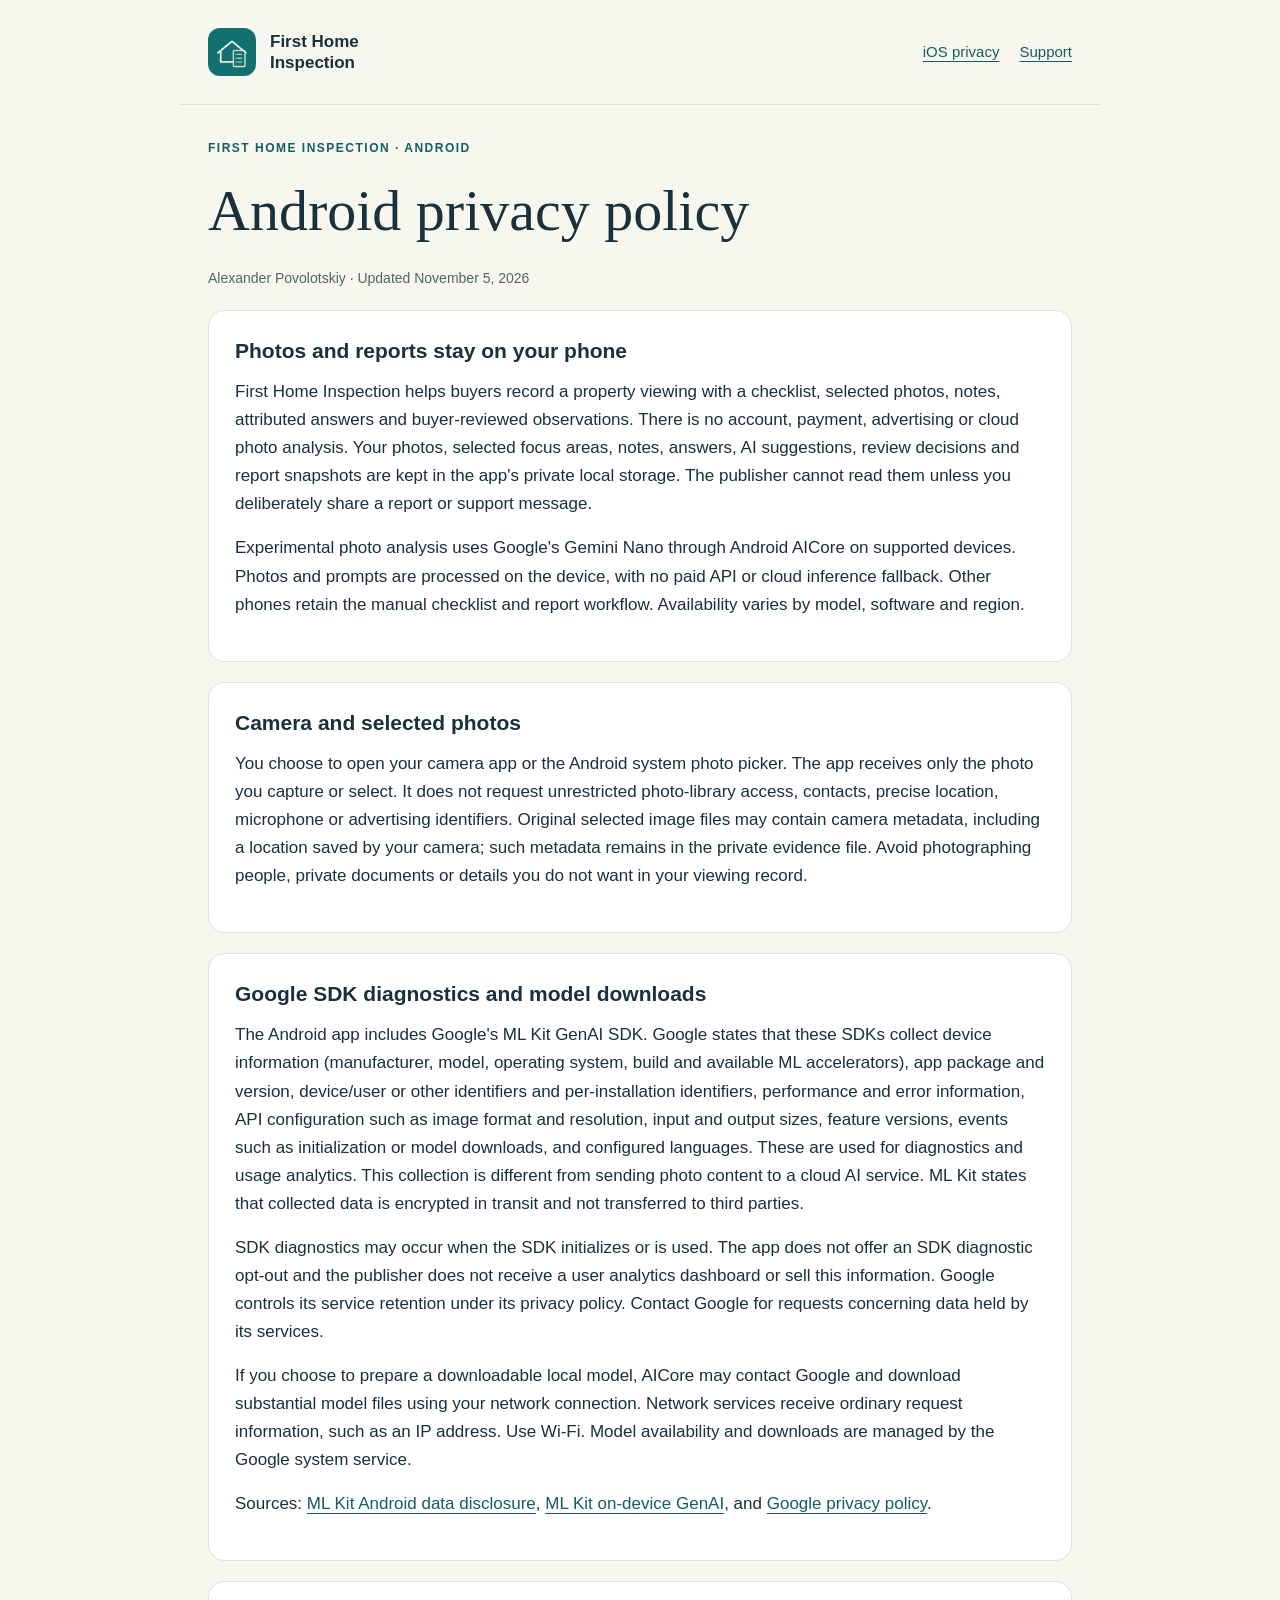
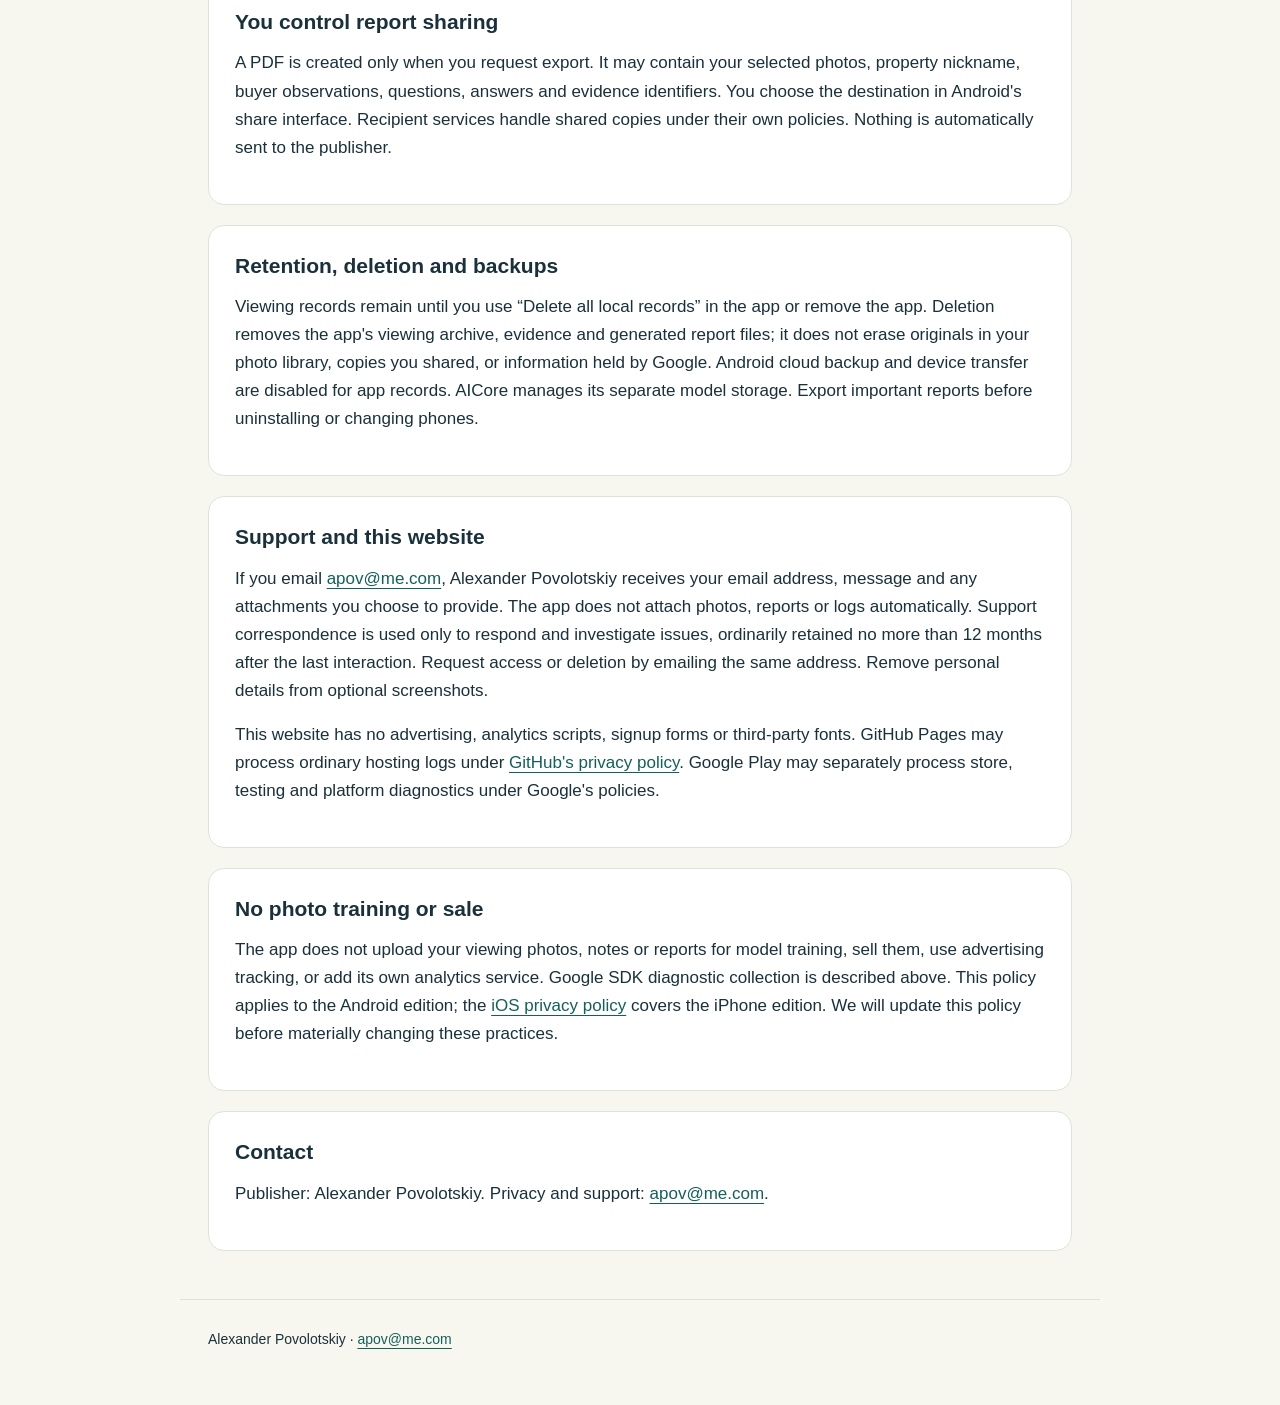
==== privacy-android.html @ 1d0b0824 "Add Android privacy policy for local AI edition" ====
<!doctype html>
<html lang="en"><head><meta charset="utf-8"><meta name="viewport" content="width=device-width,initial-scale=1"><meta name="description" content="Privacy policy for First Home Inspection on Android."><title>Android privacy | First Home Inspection</title><link rel="icon" href="icon.png"><link rel="stylesheet" href="style.css"></head>
<body><a class="skip" href="#main">Skip to content</a><header><a class="brand" href="index.html"><img src="icon.png" alt="" width="48" height="48">First Home<br>Inspection</a><nav aria-label="App information"><a href="privacy.html">iOS privacy</a><a href="support.html">Support</a></nav></header>
<main id="main"><span class="tag">First Home Inspection · Android</span><h1>Android privacy policy</h1><p class="meta">Alexander Povolotskiy · Updated November 5, 2026</p>
<section><h2>Photos and reports stay on your phone</h2><p>First Home Inspection helps buyers record a property viewing with a checklist, selected photos, notes, attributed answers and buyer-reviewed observations. There is no account, payment, advertising or cloud photo analysis. Your photos, selected focus areas, notes, answers, AI suggestions, review decisions and report snapshots are kept in the app's private local storage. The publisher cannot read them unless you deliberately share a report or support message.</p><p>Experimental photo analysis uses Google's Gemini Nano through Android AICore on supported devices. Photos and prompts are processed on the device, with no paid API or cloud inference fallback. Other phones retain the manual checklist and report workflow. Availability varies by model, software and region.</p></section>
<section><h2>Camera and selected photos</h2><p>You choose to open your camera app or the Android system photo picker. The app receives only the photo you capture or select. It does not request unrestricted photo-library access, contacts, precise location, microphone or advertising identifiers. Original selected image files may contain camera metadata, including a location saved by your camera; such metadata remains in the private evidence file. Avoid photographing people, private documents or details you do not want in your viewing record.</p></section>
<section><h2>Google SDK diagnostics and model downloads</h2><p>The Android app includes Google's ML Kit GenAI SDK. Google states that these SDKs collect device information (manufacturer, model, operating system, build and available ML accelerators), app package and version, device/user or other identifiers and per-installation identifiers, performance and error information, API configuration such as image format and resolution, input and output sizes, feature versions, events such as initialization or model downloads, and configured languages. These are used for diagnostics and usage analytics. This collection is different from sending photo content to a cloud AI service. ML Kit states that collected data is encrypted in transit and not transferred to third parties.</p><p>SDK diagnostics may occur when the SDK initializes or is used. The app does not offer an SDK diagnostic opt-out and the publisher does not receive a user analytics dashboard or sell this information. Google controls its service retention under its privacy policy. Contact Google for requests concerning data held by its services.</p><p>If you choose to prepare a downloadable local model, AICore may contact Google and download substantial model files using your network connection. Network services receive ordinary request information, such as an IP address. Use Wi-Fi. Model availability and downloads are managed by the Google system service.</p><p>Sources: <a href="https://developers.google.com/ml-kit/android-data-disclosure">ML Kit Android data disclosure</a>, <a href="https://developers.google.com/ml-kit/genai">ML Kit on-device GenAI</a>, and <a href="https://policies.google.com/privacy">Google privacy policy</a>.</p></section>
<section><h2>You control report sharing</h2><p>A PDF is created only when you request export. It may contain your selected photos, property nickname, buyer observations, questions, answers and evidence identifiers. You choose the destination in Android's share interface. Recipient services handle shared copies under their own policies. Nothing is automatically sent to the publisher.</p></section>
<section><h2>Retention, deletion and backups</h2><p>Viewing records remain until you use “Delete all local records” in the app or remove the app. Deletion removes the app's viewing archive, evidence and generated report files; it does not erase originals in your photo library, copies you shared, or information held by Google. Android cloud backup and device transfer are disabled for app records. AICore manages its separate model storage. Export important reports before uninstalling or changing phones.</p></section>
<section><h2>Support and this website</h2><p>If you email <a href="mailto:apov@me.com">apov@me.com</a>, Alexander Povolotskiy receives your email address, message and any attachments you choose to provide. The app does not attach photos, reports or logs automatically. Support correspondence is used only to respond and investigate issues, ordinarily retained no more than 12 months after the last interaction. Request access or deletion by emailing the same address. Remove personal details from optional screenshots.</p><p>This website has no advertising, analytics scripts, signup forms or third-party fonts. GitHub Pages may process ordinary hosting logs under <a href="https://docs.github.com/en/site-policy/privacy-policies/github-general-privacy-statement">GitHub's privacy policy</a>. Google Play may separately process store, testing and platform diagnostics under Google's policies.</p></section>
<section><h2>No photo training or sale</h2><p>The app does not upload your viewing photos, notes or reports for model training, sell them, use advertising tracking, or add its own analytics service. Google SDK diagnostic collection is described above. This policy applies to the Android edition; the <a href="privacy.html">iOS privacy policy</a> covers the iPhone edition. We will update this policy before materially changing these practices.</p></section>
<section><h2>Contact</h2><p>Publisher: Alexander Povolotskiy. Privacy and support: <a href="mailto:apov@me.com">apov@me.com</a>.</p></section></main><footer><p>Alexander Povolotskiy · <a href="mailto:apov@me.com">apov@me.com</a></p></footer></body></html>
---- style.css ----
:root{color-scheme:light;--ink:#1a303b;--teal:#145f5c;--paper:#f7f7f0;--line:#dae4db}
*{box-sizing:border-box}body{margin:0;background:var(--paper);color:var(--ink);font:17px/1.65 -apple-system,BlinkMacSystemFont,"Segoe UI",sans-serif}
a{color:var(--teal);text-underline-offset:4px}a:focus-visible{outline:3px solid var(--teal);outline-offset:5px}
header,main,footer{max-width:920px;margin:auto;padding:28px 28px}header{display:flex;align-items:center;justify-content:space-between;gap:20px;border-bottom:1px solid var(--line)}
.brand{display:flex;align-items:center;gap:14px;color:var(--ink);text-decoration:none;font-weight:650;font-size:17px;line-height:1.25}.brand img{width:48px;height:48px;border-radius:12px}
nav{display:flex;gap:20px;font-size:15px}.tag{display:inline-block;color:var(--teal);font-size:12px;font-weight:700;letter-spacing:1.5px;text-transform:uppercase}
h1{font:500 clamp(36px,6vw,58px)/1.1 Georgia,serif;margin:18px 0 24px;max-width:700px}h2{font-size:21px;line-height:1.3;margin:0 0 14px}p{margin:0 0 16px}.lead{font-size:21px;max-width:710px}.meta{font-size:14px;color:#51685d}
.notice{padding:20px 24px;border-left:4px solid var(--teal);background:#e3efe5;margin:24px 0}.cards{display:grid;grid-template-columns:1fr 1fr;gap:18px;margin:32px 0}
section{background:white;border:1px solid var(--line);border-radius:16px;padding:26px;margin:20px 0}.cards section{margin:0}.button{display:inline-block;background:var(--teal);color:white;border-radius:12px;padding:12px 20px;text-decoration:none}
footer{border-top:1px solid var(--line);font-size:14px;padding-bottom:38px}.skip{position:absolute;left:12px;top:-70px;background:white;padding:10px}.skip:focus{top:12px}
@media(max-width:620px){body{font-size:16px}header,main,footer{padding:22px}header{align-items:flex-start;flex-direction:column;gap:18px}.cards{grid-template-columns:1fr}section{padding:22px}.lead{font-size:19px}}
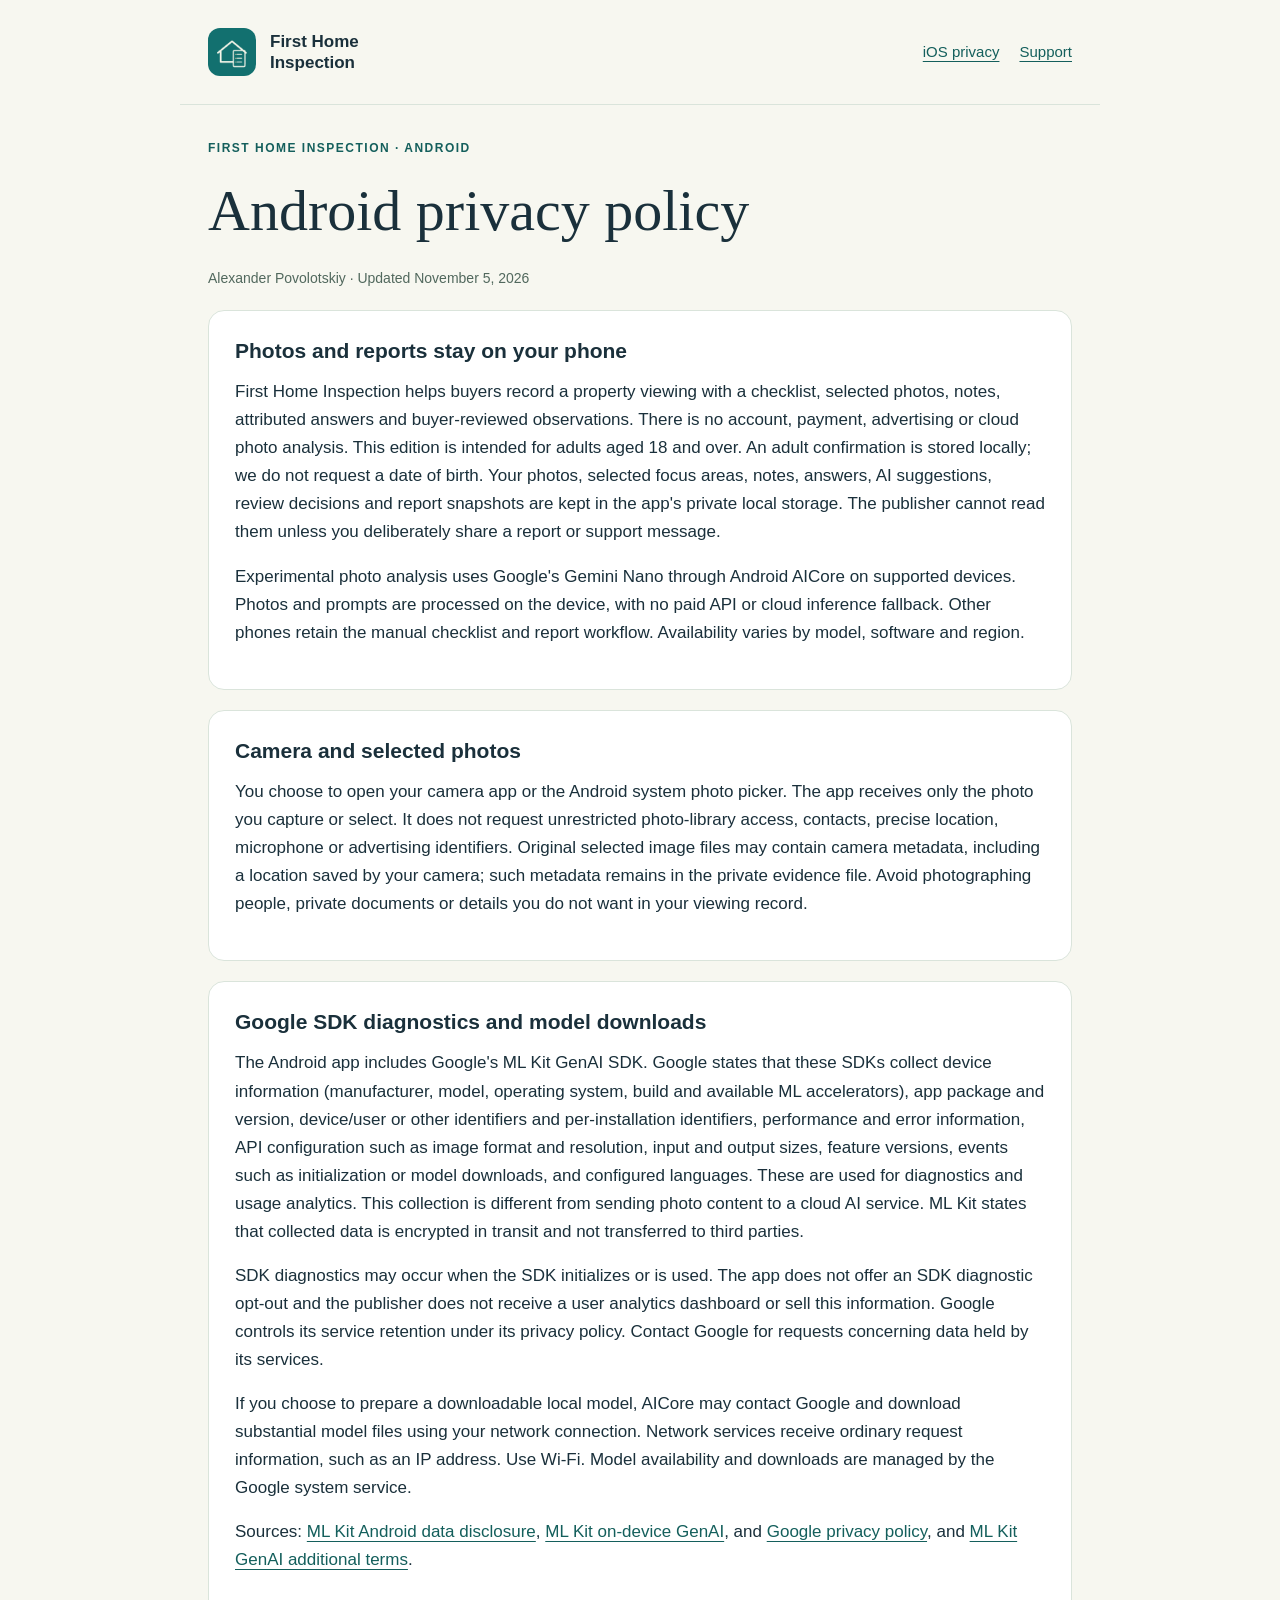
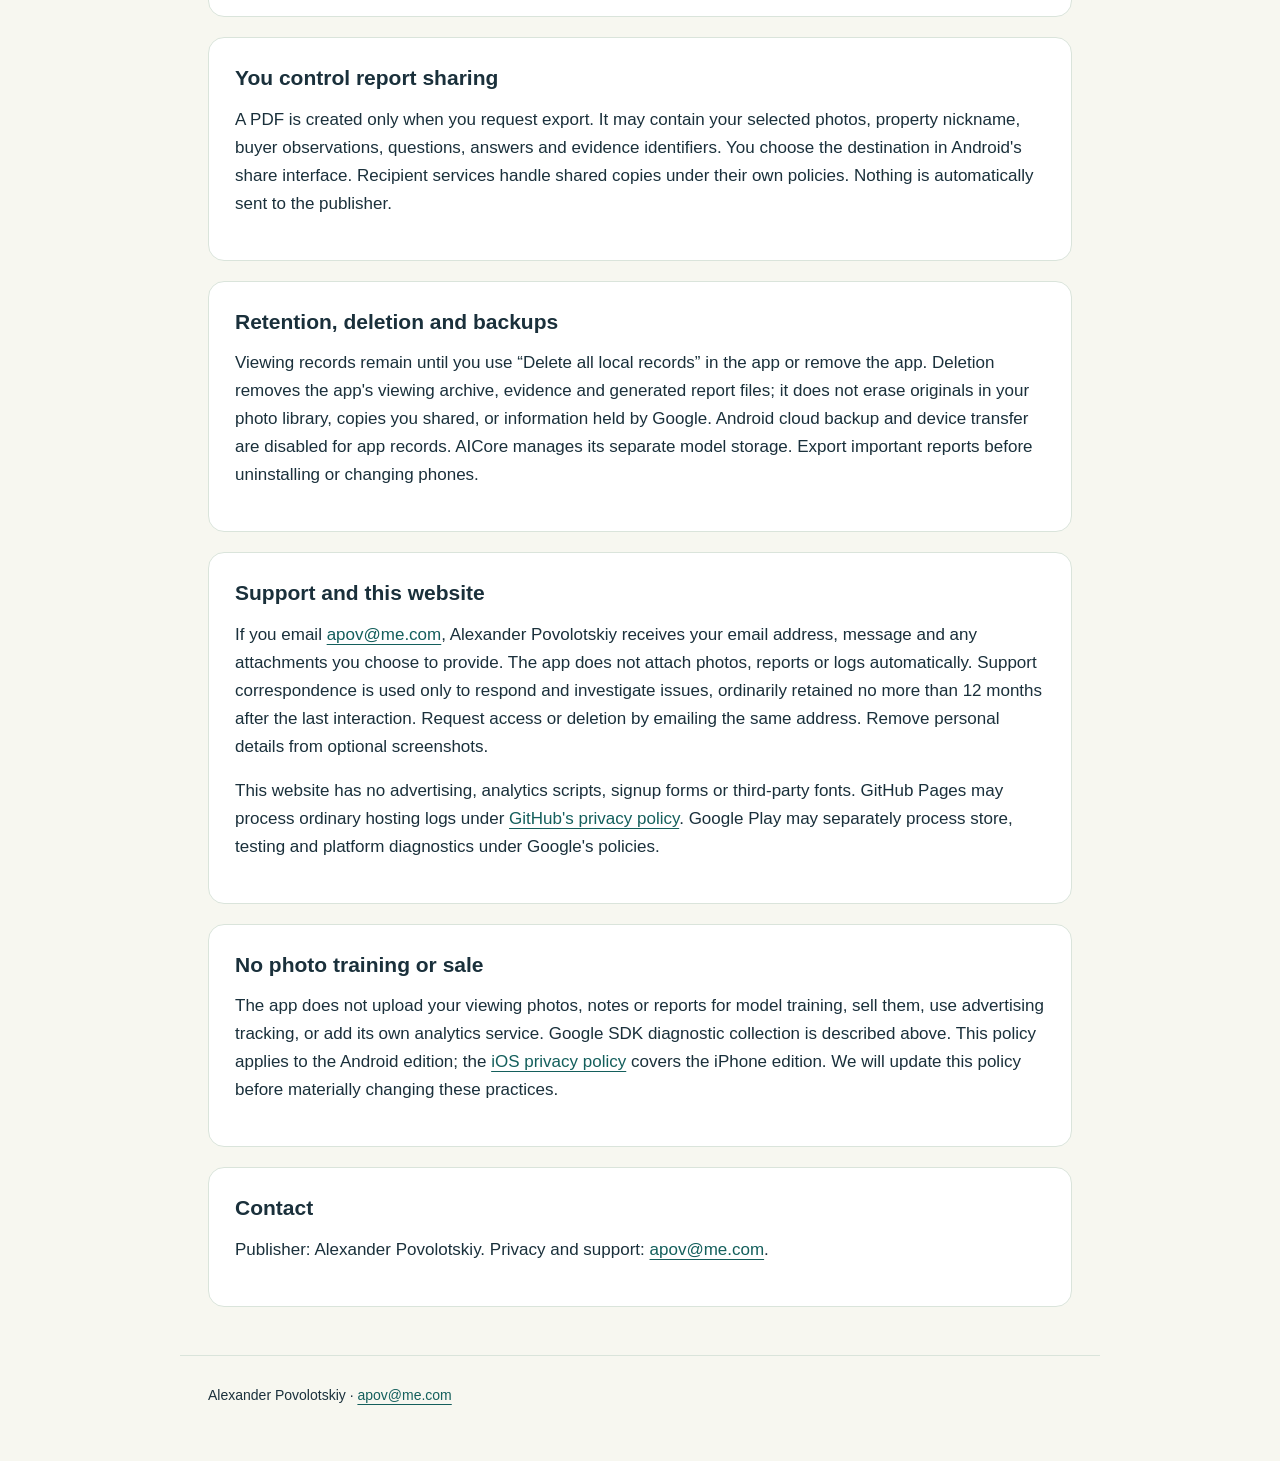
==== commit 10d44be1: "Clarify Android adult audience and link local AI terms" ====
--- a/privacy-android.html
+++ b/privacy-android.html
@@ -2,9 +2,9 @@
 <html lang="en"><head><meta charset="utf-8"><meta name="viewport" content="width=device-width,initial-scale=1"><meta name="description" content="Privacy policy for First Home Inspection on Android."><title>Android privacy | First Home Inspection</title><link rel="icon" href="icon.png"><link rel="stylesheet" href="style.css"></head>
 <body><a class="skip" href="#main">Skip to content</a><header><a class="brand" href="index.html"><img src="icon.png" alt="" width="48" height="48">First Home<br>Inspection</a><nav aria-label="App information"><a href="privacy.html">iOS privacy</a><a href="support.html">Support</a></nav></header>
 <main id="main"><span class="tag">First Home Inspection · Android</span><h1>Android privacy policy</h1><p class="meta">Alexander Povolotskiy · Updated November 5, 2026</p>
-<section><h2>Photos and reports stay on your phone</h2><p>First Home Inspection helps buyers record a property viewing with a checklist, selected photos, notes, attributed answers and buyer-reviewed observations. There is no account, payment, advertising or cloud photo analysis. Your photos, selected focus areas, notes, answers, AI suggestions, review decisions and report snapshots are kept in the app's private local storage. The publisher cannot read them unless you deliberately share a report or support message.</p><p>Experimental photo analysis uses Google's Gemini Nano through Android AICore on supported devices. Photos and prompts are processed on the device, with no paid API or cloud inference fallback. Other phones retain the manual checklist and report workflow. Availability varies by model, software and region.</p></section>
+<section><h2>Photos and reports stay on your phone</h2><p>First Home Inspection helps buyers record a property viewing with a checklist, selected photos, notes, attributed answers and buyer-reviewed observations. There is no account, payment, advertising or cloud photo analysis. This edition is intended for adults aged 18 and over. An adult confirmation is stored locally; we do not request a date of birth. Your photos, selected focus areas, notes, answers, AI suggestions, review decisions and report snapshots are kept in the app's private local storage. The publisher cannot read them unless you deliberately share a report or support message.</p><p>Experimental photo analysis uses Google's Gemini Nano through Android AICore on supported devices. Photos and prompts are processed on the device, with no paid API or cloud inference fallback. Other phones retain the manual checklist and report workflow. Availability varies by model, software and region.</p></section>
 <section><h2>Camera and selected photos</h2><p>You choose to open your camera app or the Android system photo picker. The app receives only the photo you capture or select. It does not request unrestricted photo-library access, contacts, precise location, microphone or advertising identifiers. Original selected image files may contain camera metadata, including a location saved by your camera; such metadata remains in the private evidence file. Avoid photographing people, private documents or details you do not want in your viewing record.</p></section>
-<section><h2>Google SDK diagnostics and model downloads</h2><p>The Android app includes Google's ML Kit GenAI SDK. Google states that these SDKs collect device information (manufacturer, model, operating system, build and available ML accelerators), app package and version, device/user or other identifiers and per-installation identifiers, performance and error information, API configuration such as image format and resolution, input and output sizes, feature versions, events such as initialization or model downloads, and configured languages. These are used for diagnostics and usage analytics. This collection is different from sending photo content to a cloud AI service. ML Kit states that collected data is encrypted in transit and not transferred to third parties.</p><p>SDK diagnostics may occur when the SDK initializes or is used. The app does not offer an SDK diagnostic opt-out and the publisher does not receive a user analytics dashboard or sell this information. Google controls its service retention under its privacy policy. Contact Google for requests concerning data held by its services.</p><p>If you choose to prepare a downloadable local model, AICore may contact Google and download substantial model files using your network connection. Network services receive ordinary request information, such as an IP address. Use Wi-Fi. Model availability and downloads are managed by the Google system service.</p><p>Sources: <a href="https://developers.google.com/ml-kit/android-data-disclosure">ML Kit Android data disclosure</a>, <a href="https://developers.google.com/ml-kit/genai">ML Kit on-device GenAI</a>, and <a href="https://policies.google.com/privacy">Google privacy policy</a>.</p></section>
+<section><h2>Google SDK diagnostics and model downloads</h2><p>The Android app includes Google's ML Kit GenAI SDK. Google states that these SDKs collect device information (manufacturer, model, operating system, build and available ML accelerators), app package and version, device/user or other identifiers and per-installation identifiers, performance and error information, API configuration such as image format and resolution, input and output sizes, feature versions, events such as initialization or model downloads, and configured languages. These are used for diagnostics and usage analytics. This collection is different from sending photo content to a cloud AI service. ML Kit states that collected data is encrypted in transit and not transferred to third parties.</p><p>SDK diagnostics may occur when the SDK initializes or is used. The app does not offer an SDK diagnostic opt-out and the publisher does not receive a user analytics dashboard or sell this information. Google controls its service retention under its privacy policy. Contact Google for requests concerning data held by its services.</p><p>If you choose to prepare a downloadable local model, AICore may contact Google and download substantial model files using your network connection. Network services receive ordinary request information, such as an IP address. Use Wi-Fi. Model availability and downloads are managed by the Google system service.</p><p>Sources: <a href="https://developers.google.com/ml-kit/android-data-disclosure">ML Kit Android data disclosure</a>, <a href="https://developers.google.com/ml-kit/genai">ML Kit on-device GenAI</a>, and <a href="https://policies.google.com/privacy">Google privacy policy</a>, and <a href="https://developers.google.com/ml-kit/genai-terms">ML Kit GenAI additional terms</a>.</p></section>
 <section><h2>You control report sharing</h2><p>A PDF is created only when you request export. It may contain your selected photos, property nickname, buyer observations, questions, answers and evidence identifiers. You choose the destination in Android's share interface. Recipient services handle shared copies under their own policies. Nothing is automatically sent to the publisher.</p></section>
 <section><h2>Retention, deletion and backups</h2><p>Viewing records remain until you use “Delete all local records” in the app or remove the app. Deletion removes the app's viewing archive, evidence and generated report files; it does not erase originals in your photo library, copies you shared, or information held by Google. Android cloud backup and device transfer are disabled for app records. AICore manages its separate model storage. Export important reports before uninstalling or changing phones.</p></section>
 <section><h2>Support and this website</h2><p>If you email <a href="mailto:apov@me.com">apov@me.com</a>, Alexander Povolotskiy receives your email address, message and any attachments you choose to provide. The app does not attach photos, reports or logs automatically. Support correspondence is used only to respond and investigate issues, ordinarily retained no more than 12 months after the last interaction. Request access or deletion by emailing the same address. Remove personal details from optional screenshots.</p><p>This website has no advertising, analytics scripts, signup forms or third-party fonts. GitHub Pages may process ordinary hosting logs under <a href="https://docs.github.com/en/site-policy/privacy-policies/github-general-privacy-statement">GitHub's privacy policy</a>. Google Play may separately process store, testing and platform diagnostics under Google's policies.</p></section>
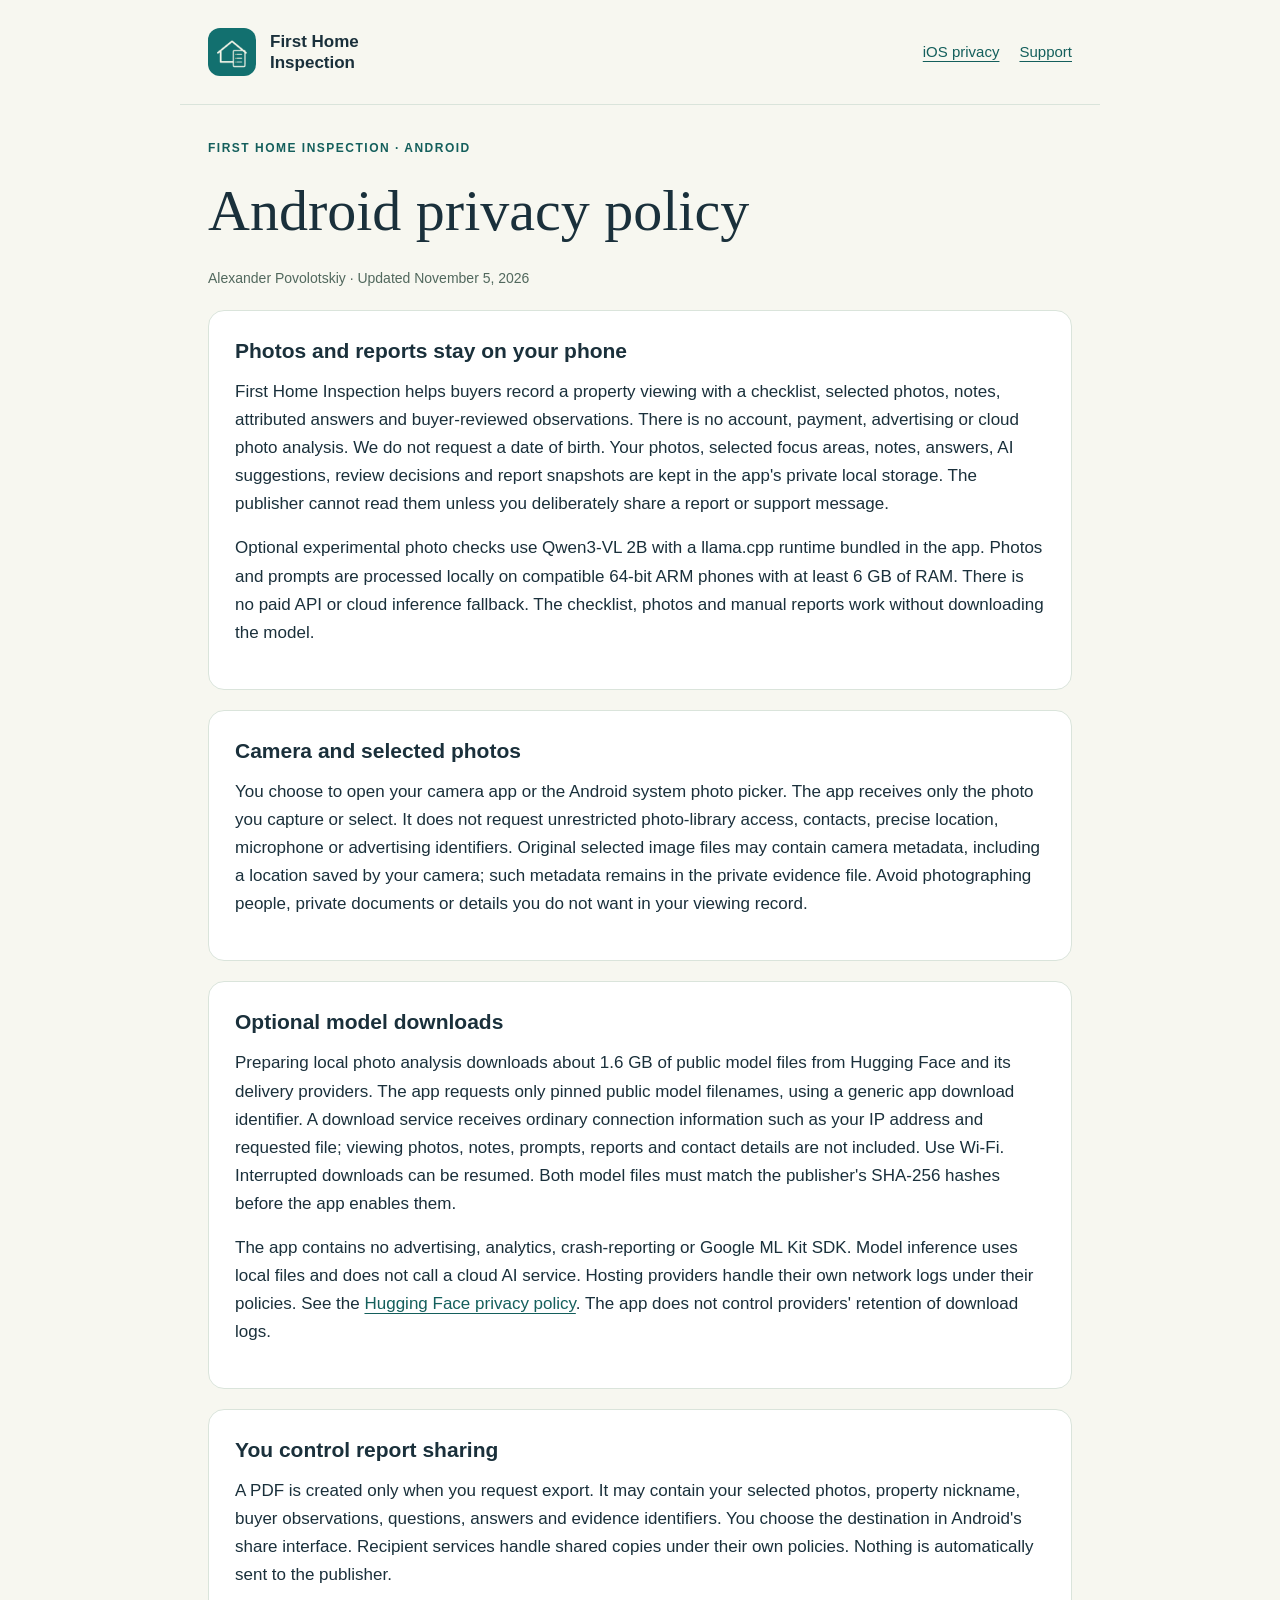
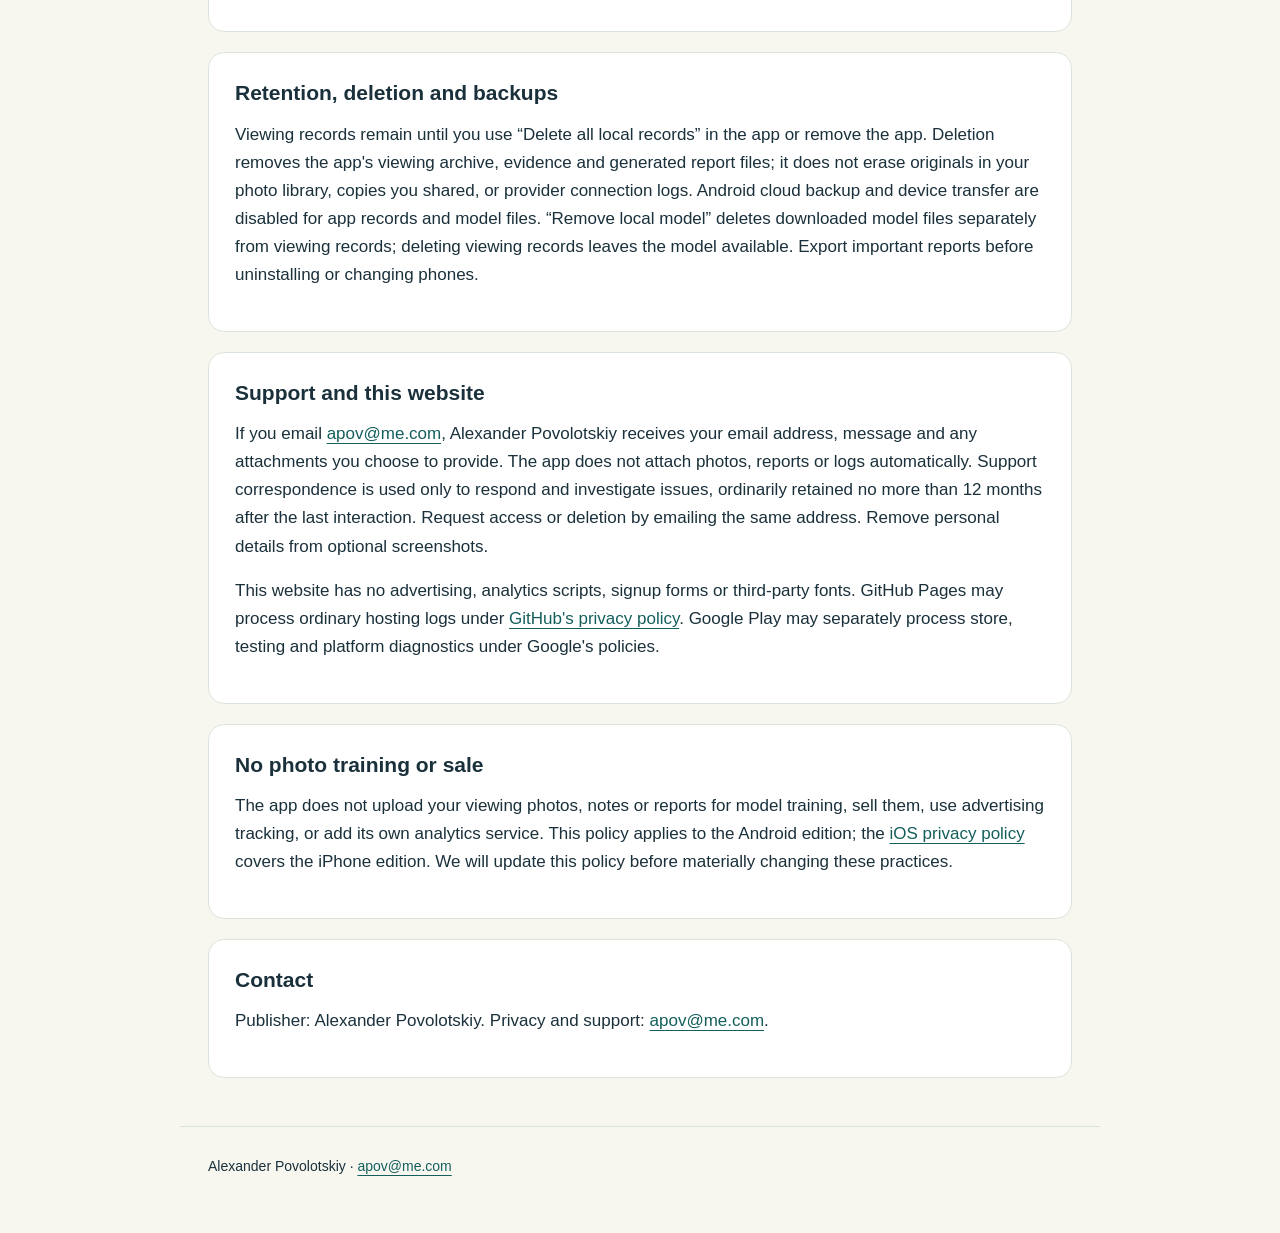
==== commit e0fd1023: "Describe portable on-device Android photo analysis" ====
--- a/privacy-android.html
+++ b/privacy-android.html
@@ -2,11 +2,11 @@
 <html lang="en"><head><meta charset="utf-8"><meta name="viewport" content="width=device-width,initial-scale=1"><meta name="description" content="Privacy policy for First Home Inspection on Android."><title>Android privacy | First Home Inspection</title><link rel="icon" href="icon.png"><link rel="stylesheet" href="style.css"></head>
 <body><a class="skip" href="#main">Skip to content</a><header><a class="brand" href="index.html"><img src="icon.png" alt="" width="48" height="48">First Home<br>Inspection</a><nav aria-label="App information"><a href="privacy.html">iOS privacy</a><a href="support.html">Support</a></nav></header>
 <main id="main"><span class="tag">First Home Inspection · Android</span><h1>Android privacy policy</h1><p class="meta">Alexander Povolotskiy · Updated November 5, 2026</p>
-<section><h2>Photos and reports stay on your phone</h2><p>First Home Inspection helps buyers record a property viewing with a checklist, selected photos, notes, attributed answers and buyer-reviewed observations. There is no account, payment, advertising or cloud photo analysis. This edition is intended for adults aged 18 and over. An adult confirmation is stored locally; we do not request a date of birth. Your photos, selected focus areas, notes, answers, AI suggestions, review decisions and report snapshots are kept in the app's private local storage. The publisher cannot read them unless you deliberately share a report or support message.</p><p>Experimental photo analysis uses Google's Gemini Nano through Android AICore on supported devices. Photos and prompts are processed on the device, with no paid API or cloud inference fallback. Other phones retain the manual checklist and report workflow. Availability varies by model, software and region.</p></section>
+<section><h2>Photos and reports stay on your phone</h2><p>First Home Inspection helps buyers record a property viewing with a checklist, selected photos, notes, attributed answers and buyer-reviewed observations. There is no account, payment, advertising or cloud photo analysis. We do not request a date of birth. Your photos, selected focus areas, notes, answers, AI suggestions, review decisions and report snapshots are kept in the app's private local storage. The publisher cannot read them unless you deliberately share a report or support message.</p><p>Optional experimental photo checks use Qwen3-VL 2B with a llama.cpp runtime bundled in the app. Photos and prompts are processed locally on compatible 64-bit ARM phones with at least 6 GB of RAM. There is no paid API or cloud inference fallback. The checklist, photos and manual reports work without downloading the model.</p></section>
 <section><h2>Camera and selected photos</h2><p>You choose to open your camera app or the Android system photo picker. The app receives only the photo you capture or select. It does not request unrestricted photo-library access, contacts, precise location, microphone or advertising identifiers. Original selected image files may contain camera metadata, including a location saved by your camera; such metadata remains in the private evidence file. Avoid photographing people, private documents or details you do not want in your viewing record.</p></section>
-<section><h2>Google SDK diagnostics and model downloads</h2><p>The Android app includes Google's ML Kit GenAI SDK. Google states that these SDKs collect device information (manufacturer, model, operating system, build and available ML accelerators), app package and version, device/user or other identifiers and per-installation identifiers, performance and error information, API configuration such as image format and resolution, input and output sizes, feature versions, events such as initialization or model downloads, and configured languages. These are used for diagnostics and usage analytics. This collection is different from sending photo content to a cloud AI service. ML Kit states that collected data is encrypted in transit and not transferred to third parties.</p><p>SDK diagnostics may occur when the SDK initializes or is used. The app does not offer an SDK diagnostic opt-out and the publisher does not receive a user analytics dashboard or sell this information. Google controls its service retention under its privacy policy. Contact Google for requests concerning data held by its services.</p><p>If you choose to prepare a downloadable local model, AICore may contact Google and download substantial model files using your network connection. Network services receive ordinary request information, such as an IP address. Use Wi-Fi. Model availability and downloads are managed by the Google system service.</p><p>Sources: <a href="https://developers.google.com/ml-kit/android-data-disclosure">ML Kit Android data disclosure</a>, <a href="https://developers.google.com/ml-kit/genai">ML Kit on-device GenAI</a>, and <a href="https://policies.google.com/privacy">Google privacy policy</a>, and <a href="https://developers.google.com/ml-kit/genai-terms">ML Kit GenAI additional terms</a>.</p></section>
+<section><h2>Optional model downloads</h2><p>Preparing local photo analysis downloads about 1.6 GB of public model files from Hugging Face and its delivery providers. The app requests only pinned public model filenames, using a generic app download identifier. A download service receives ordinary connection information such as your IP address and requested file; viewing photos, notes, prompts, reports and contact details are not included. Use Wi-Fi. Interrupted downloads can be resumed. Both model files must match the publisher's SHA-256 hashes before the app enables them.</p><p>The app contains no advertising, analytics, crash-reporting or Google ML Kit SDK. Model inference uses local files and does not call a cloud AI service. Hosting providers handle their own network logs under their policies. See the <a href="https://huggingface.co/privacy">Hugging Face privacy policy</a>. The app does not control providers' retention of download logs.</p></section>
 <section><h2>You control report sharing</h2><p>A PDF is created only when you request export. It may contain your selected photos, property nickname, buyer observations, questions, answers and evidence identifiers. You choose the destination in Android's share interface. Recipient services handle shared copies under their own policies. Nothing is automatically sent to the publisher.</p></section>
-<section><h2>Retention, deletion and backups</h2><p>Viewing records remain until you use “Delete all local records” in the app or remove the app. Deletion removes the app's viewing archive, evidence and generated report files; it does not erase originals in your photo library, copies you shared, or information held by Google. Android cloud backup and device transfer are disabled for app records. AICore manages its separate model storage. Export important reports before uninstalling or changing phones.</p></section>
+<section><h2>Retention, deletion and backups</h2><p>Viewing records remain until you use “Delete all local records” in the app or remove the app. Deletion removes the app's viewing archive, evidence and generated report files; it does not erase originals in your photo library, copies you shared, or provider connection logs. Android cloud backup and device transfer are disabled for app records and model files. “Remove local model” deletes downloaded model files separately from viewing records; deleting viewing records leaves the model available. Export important reports before uninstalling or changing phones.</p></section>
 <section><h2>Support and this website</h2><p>If you email <a href="mailto:apov@me.com">apov@me.com</a>, Alexander Povolotskiy receives your email address, message and any attachments you choose to provide. The app does not attach photos, reports or logs automatically. Support correspondence is used only to respond and investigate issues, ordinarily retained no more than 12 months after the last interaction. Request access or deletion by emailing the same address. Remove personal details from optional screenshots.</p><p>This website has no advertising, analytics scripts, signup forms or third-party fonts. GitHub Pages may process ordinary hosting logs under <a href="https://docs.github.com/en/site-policy/privacy-policies/github-general-privacy-statement">GitHub's privacy policy</a>. Google Play may separately process store, testing and platform diagnostics under Google's policies.</p></section>
-<section><h2>No photo training or sale</h2><p>The app does not upload your viewing photos, notes or reports for model training, sell them, use advertising tracking, or add its own analytics service. Google SDK diagnostic collection is described above. This policy applies to the Android edition; the <a href="privacy.html">iOS privacy policy</a> covers the iPhone edition. We will update this policy before materially changing these practices.</p></section>
+<section><h2>No photo training or sale</h2><p>The app does not upload your viewing photos, notes or reports for model training, sell them, use advertising tracking, or add its own analytics service. This policy applies to the Android edition; the <a href="privacy.html">iOS privacy policy</a> covers the iPhone edition. We will update this policy before materially changing these practices.</p></section>
 <section><h2>Contact</h2><p>Publisher: Alexander Povolotskiy. Privacy and support: <a href="mailto:apov@me.com">apov@me.com</a>.</p></section></main><footer><p>Alexander Povolotskiy · <a href="mailto:apov@me.com">apov@me.com</a></p></footer></body></html>
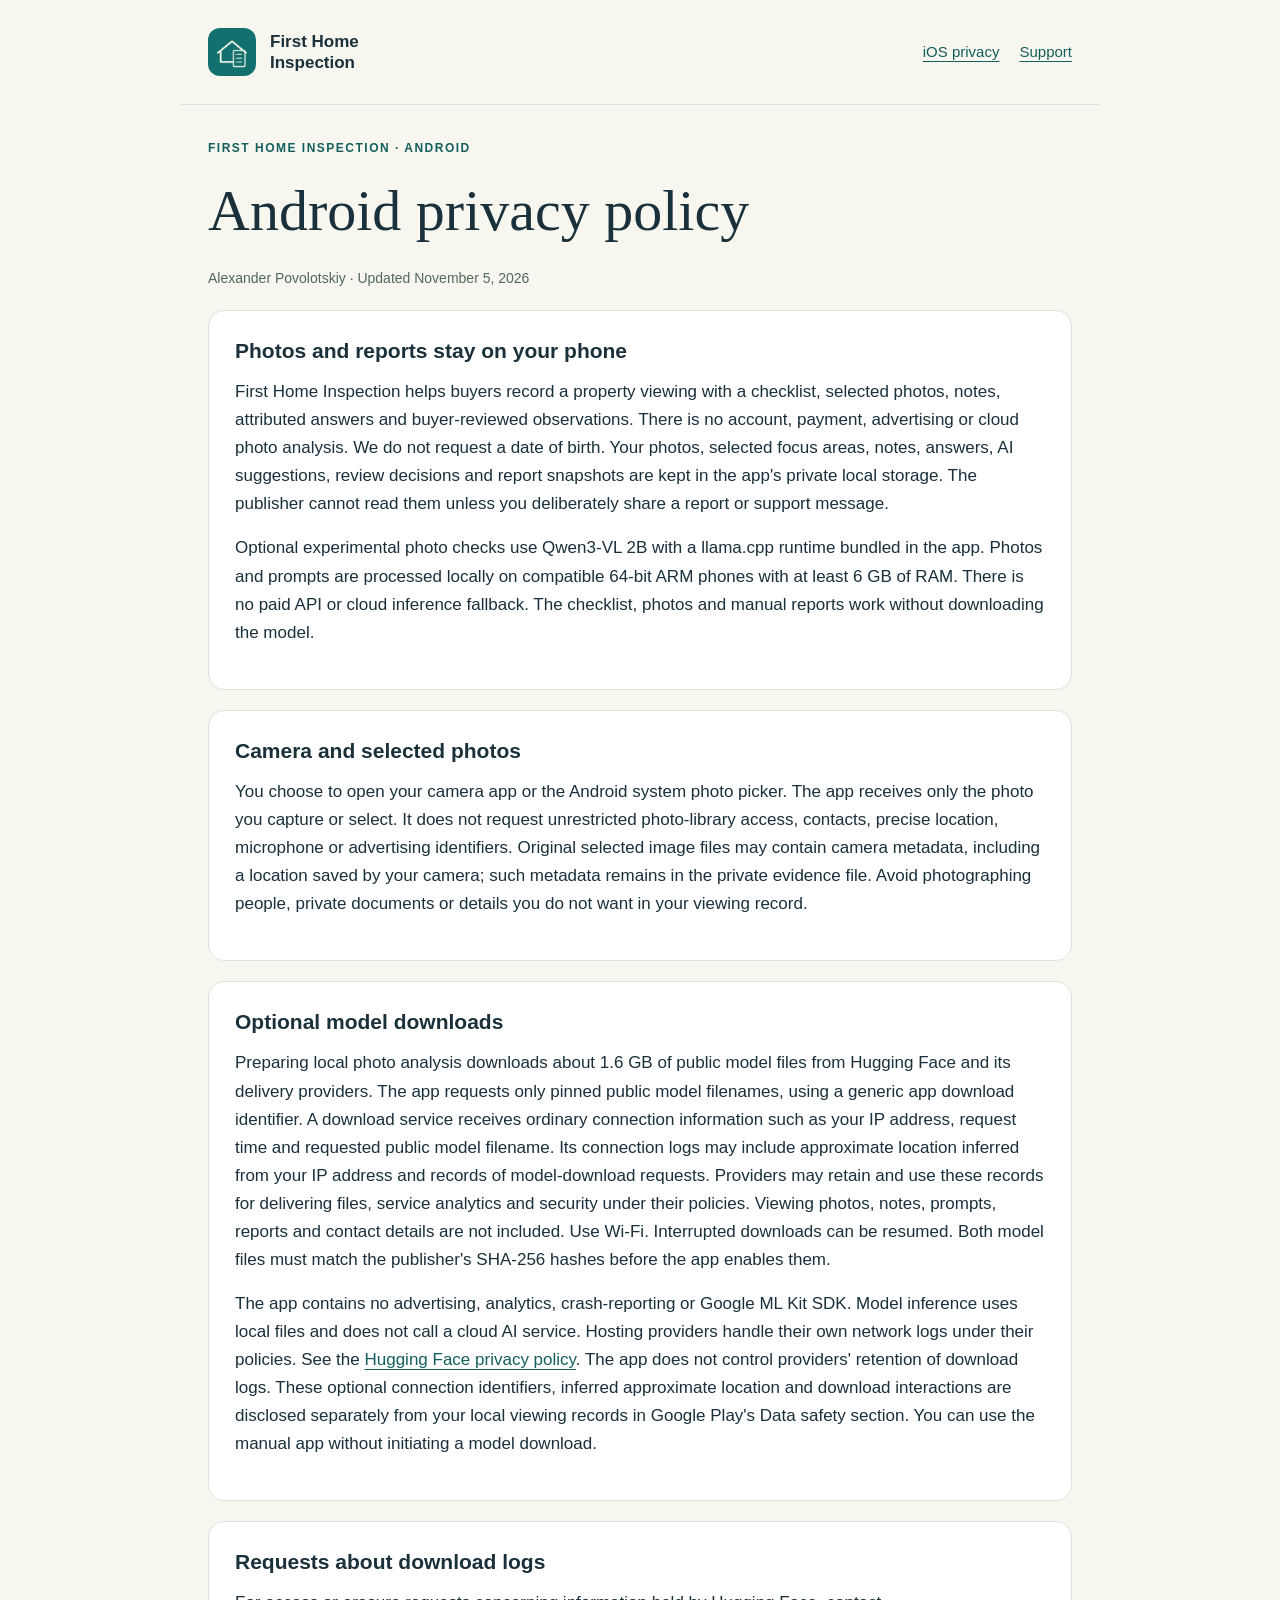
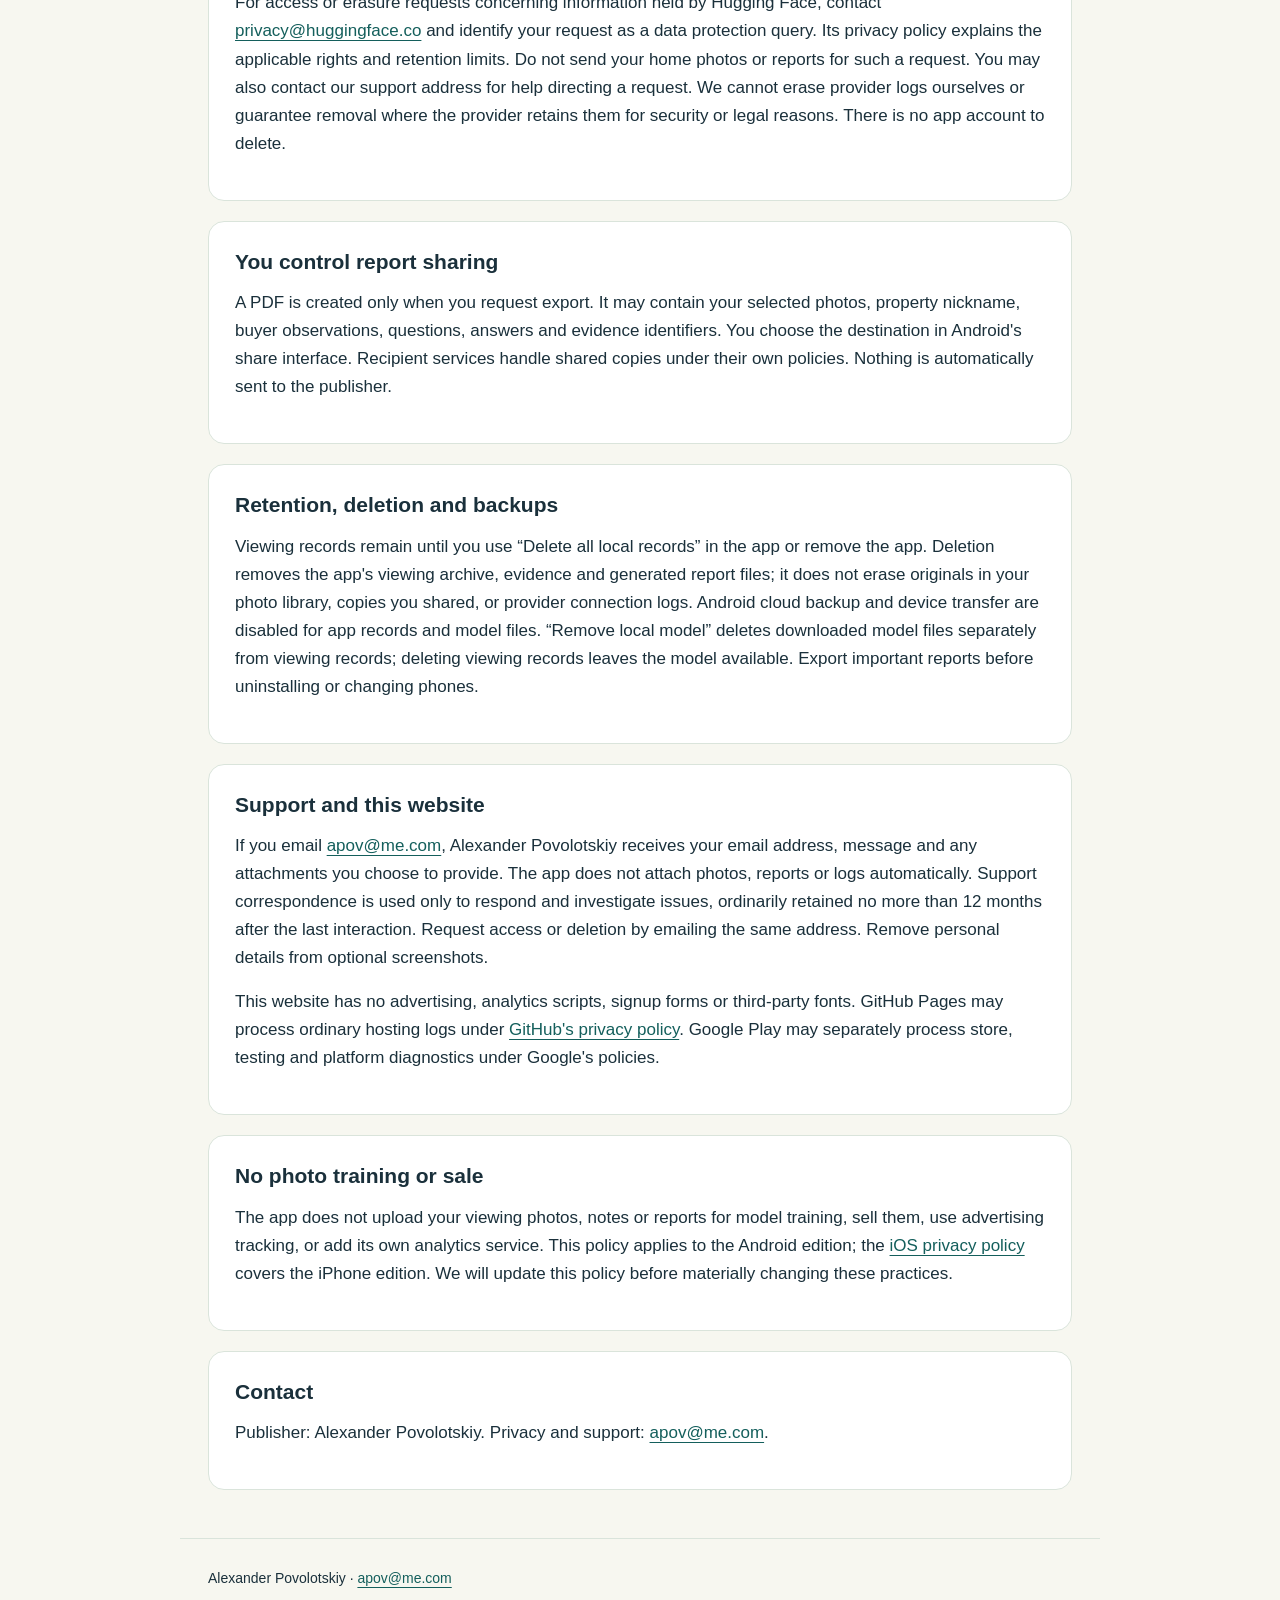
==== commit ae4c56f7: "Clarify optional Android model-download connection logs" ====
--- a/privacy-android.html
+++ b/privacy-android.html
@@ -4,7 +4,8 @@
 <main id="main"><span class="tag">First Home Inspection · Android</span><h1>Android privacy policy</h1><p class="meta">Alexander Povolotskiy · Updated November 5, 2026</p>
 <section><h2>Photos and reports stay on your phone</h2><p>First Home Inspection helps buyers record a property viewing with a checklist, selected photos, notes, attributed answers and buyer-reviewed observations. There is no account, payment, advertising or cloud photo analysis. We do not request a date of birth. Your photos, selected focus areas, notes, answers, AI suggestions, review decisions and report snapshots are kept in the app's private local storage. The publisher cannot read them unless you deliberately share a report or support message.</p><p>Optional experimental photo checks use Qwen3-VL 2B with a llama.cpp runtime bundled in the app. Photos and prompts are processed locally on compatible 64-bit ARM phones with at least 6 GB of RAM. There is no paid API or cloud inference fallback. The checklist, photos and manual reports work without downloading the model.</p></section>
 <section><h2>Camera and selected photos</h2><p>You choose to open your camera app or the Android system photo picker. The app receives only the photo you capture or select. It does not request unrestricted photo-library access, contacts, precise location, microphone or advertising identifiers. Original selected image files may contain camera metadata, including a location saved by your camera; such metadata remains in the private evidence file. Avoid photographing people, private documents or details you do not want in your viewing record.</p></section>
-<section><h2>Optional model downloads</h2><p>Preparing local photo analysis downloads about 1.6 GB of public model files from Hugging Face and its delivery providers. The app requests only pinned public model filenames, using a generic app download identifier. A download service receives ordinary connection information such as your IP address and requested file; viewing photos, notes, prompts, reports and contact details are not included. Use Wi-Fi. Interrupted downloads can be resumed. Both model files must match the publisher's SHA-256 hashes before the app enables them.</p><p>The app contains no advertising, analytics, crash-reporting or Google ML Kit SDK. Model inference uses local files and does not call a cloud AI service. Hosting providers handle their own network logs under their policies. See the <a href="https://huggingface.co/privacy">Hugging Face privacy policy</a>. The app does not control providers' retention of download logs.</p></section>
+<section><h2>Optional model downloads</h2><p>Preparing local photo analysis downloads about 1.6 GB of public model files from Hugging Face and its delivery providers. The app requests only pinned public model filenames, using a generic app download identifier. A download service receives ordinary connection information such as your IP address, request time and requested public model filename. Its connection logs may include approximate location inferred from your IP address and records of model-download requests. Providers may retain and use these records for delivering files, service analytics and security under their policies. Viewing photos, notes, prompts, reports and contact details are not included. Use Wi-Fi. Interrupted downloads can be resumed. Both model files must match the publisher's SHA-256 hashes before the app enables them.</p><p>The app contains no advertising, analytics, crash-reporting or Google ML Kit SDK. Model inference uses local files and does not call a cloud AI service. Hosting providers handle their own network logs under their policies. See the <a href="https://huggingface.co/privacy">Hugging Face privacy policy</a>. The app does not control providers' retention of download logs. These optional connection identifiers, inferred approximate location and download interactions are disclosed separately from your local viewing records in Google Play's Data safety section. You can use the manual app without initiating a model download.</p></section>
+<section><h2>Requests about download logs</h2><p>For access or erasure requests concerning information held by Hugging Face, contact <a href="mailto:privacy@huggingface.co">privacy@huggingface.co</a> and identify your request as a data protection query. Its privacy policy explains the applicable rights and retention limits. Do not send your home photos or reports for such a request. You may also contact our support address for help directing a request. We cannot erase provider logs ourselves or guarantee removal where the provider retains them for security or legal reasons. There is no app account to delete.</p></section>
 <section><h2>You control report sharing</h2><p>A PDF is created only when you request export. It may contain your selected photos, property nickname, buyer observations, questions, answers and evidence identifiers. You choose the destination in Android's share interface. Recipient services handle shared copies under their own policies. Nothing is automatically sent to the publisher.</p></section>
 <section><h2>Retention, deletion and backups</h2><p>Viewing records remain until you use “Delete all local records” in the app or remove the app. Deletion removes the app's viewing archive, evidence and generated report files; it does not erase originals in your photo library, copies you shared, or provider connection logs. Android cloud backup and device transfer are disabled for app records and model files. “Remove local model” deletes downloaded model files separately from viewing records; deleting viewing records leaves the model available. Export important reports before uninstalling or changing phones.</p></section>
 <section><h2>Support and this website</h2><p>If you email <a href="mailto:apov@me.com">apov@me.com</a>, Alexander Povolotskiy receives your email address, message and any attachments you choose to provide. The app does not attach photos, reports or logs automatically. Support correspondence is used only to respond and investigate issues, ordinarily retained no more than 12 months after the last interaction. Request access or deletion by emailing the same address. Remove personal details from optional screenshots.</p><p>This website has no advertising, analytics scripts, signup forms or third-party fonts. GitHub Pages may process ordinary hosting logs under <a href="https://docs.github.com/en/site-policy/privacy-policies/github-general-privacy-statement">GitHub's privacy policy</a>. Google Play may separately process store, testing and platform diagnostics under Google's policies.</p></section>
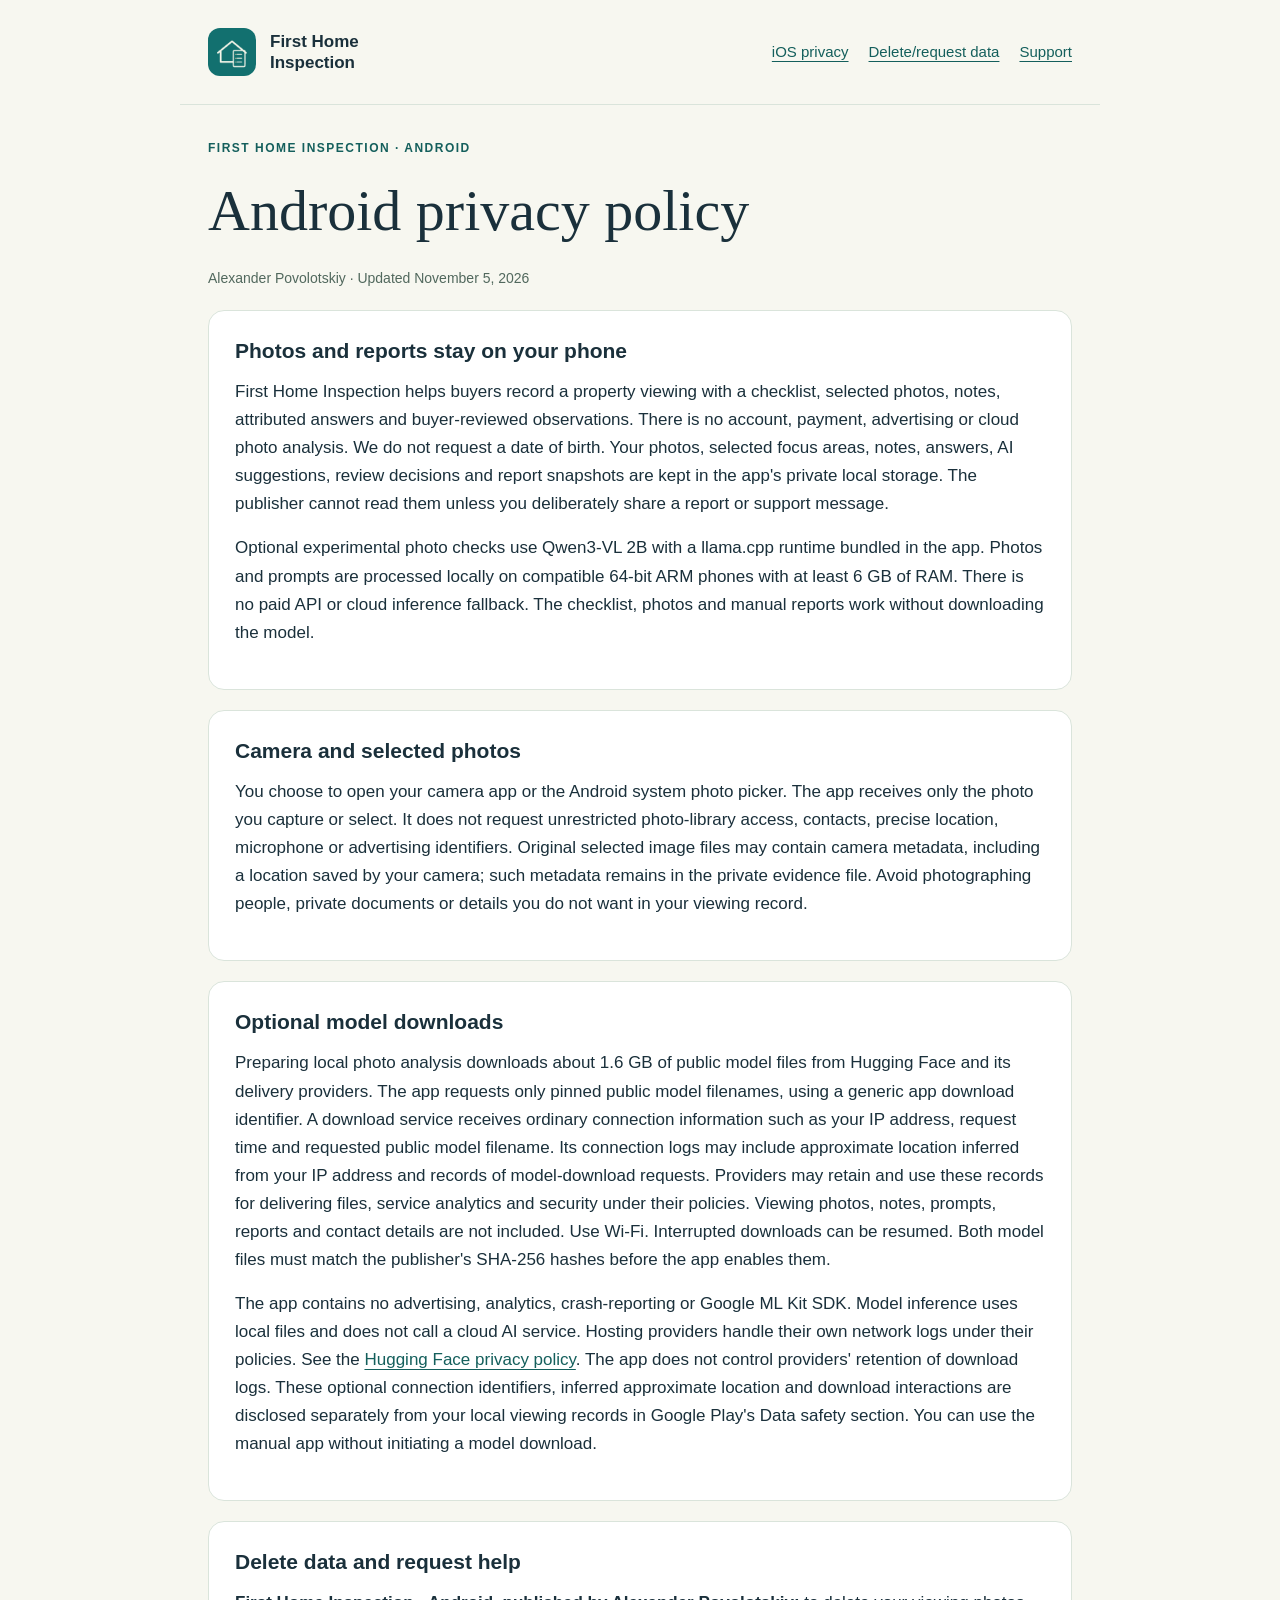
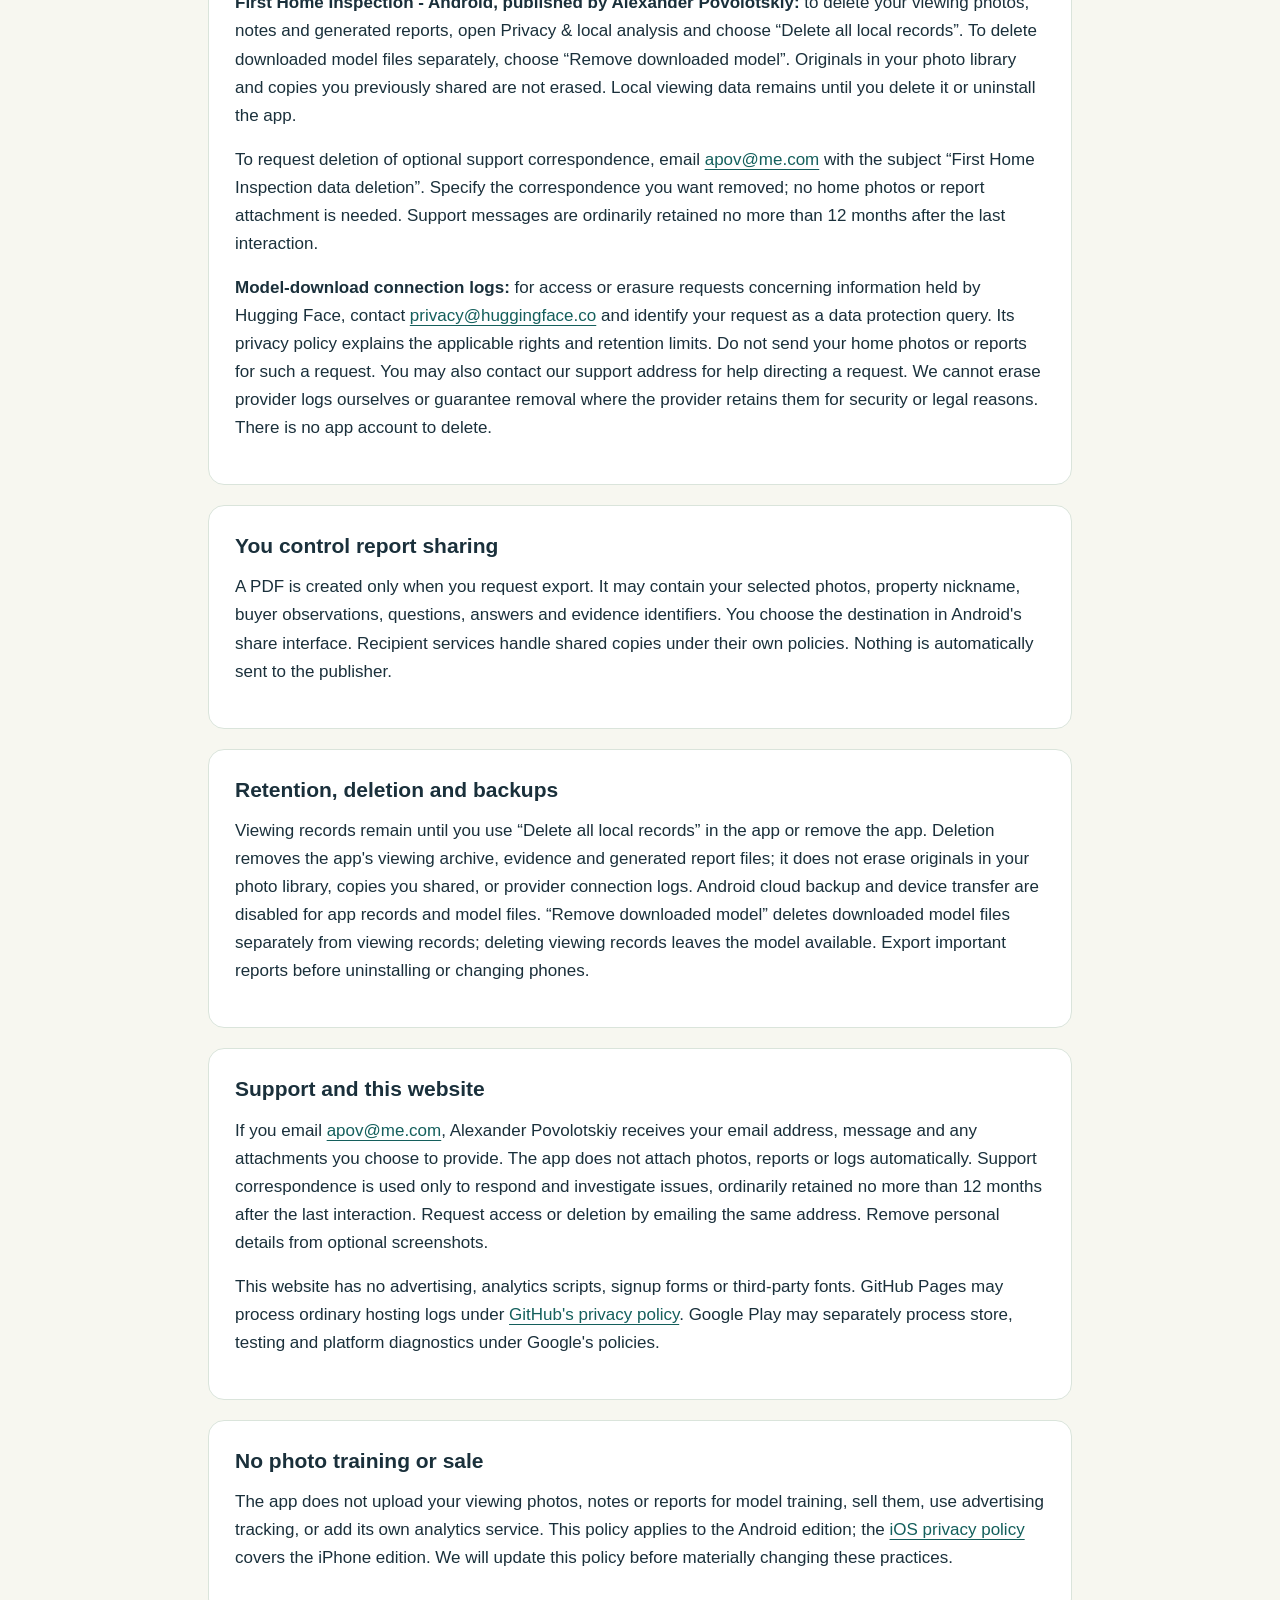
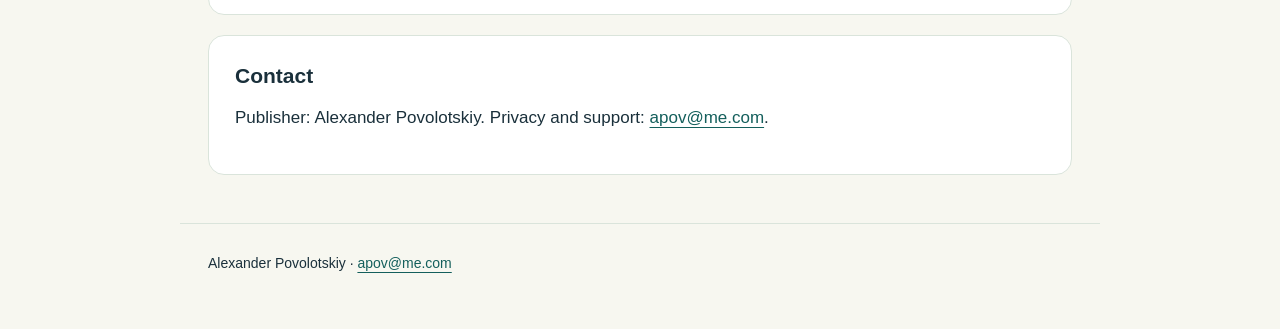
==== commit 92025e52: "Provide app-specific Android data deletion request steps" ====
--- a/privacy-android.html
+++ b/privacy-android.html
@@ -1,13 +1,13 @@
 <!doctype html>
 <html lang="en"><head><meta charset="utf-8"><meta name="viewport" content="width=device-width,initial-scale=1"><meta name="description" content="Privacy policy for First Home Inspection on Android."><title>Android privacy | First Home Inspection</title><link rel="icon" href="icon.png"><link rel="stylesheet" href="style.css"></head>
-<body><a class="skip" href="#main">Skip to content</a><header><a class="brand" href="index.html"><img src="icon.png" alt="" width="48" height="48">First Home<br>Inspection</a><nav aria-label="App information"><a href="privacy.html">iOS privacy</a><a href="support.html">Support</a></nav></header>
+<body><a class="skip" href="#main">Skip to content</a><header><a class="brand" href="index.html"><img src="icon.png" alt="" width="48" height="48">First Home<br>Inspection</a><nav aria-label="App information"><a href="privacy.html">iOS privacy</a><a href="#delete-data">Delete/request data</a><a href="support.html">Support</a></nav></header>
 <main id="main"><span class="tag">First Home Inspection · Android</span><h1>Android privacy policy</h1><p class="meta">Alexander Povolotskiy · Updated November 5, 2026</p>
 <section><h2>Photos and reports stay on your phone</h2><p>First Home Inspection helps buyers record a property viewing with a checklist, selected photos, notes, attributed answers and buyer-reviewed observations. There is no account, payment, advertising or cloud photo analysis. We do not request a date of birth. Your photos, selected focus areas, notes, answers, AI suggestions, review decisions and report snapshots are kept in the app's private local storage. The publisher cannot read them unless you deliberately share a report or support message.</p><p>Optional experimental photo checks use Qwen3-VL 2B with a llama.cpp runtime bundled in the app. Photos and prompts are processed locally on compatible 64-bit ARM phones with at least 6 GB of RAM. There is no paid API or cloud inference fallback. The checklist, photos and manual reports work without downloading the model.</p></section>
 <section><h2>Camera and selected photos</h2><p>You choose to open your camera app or the Android system photo picker. The app receives only the photo you capture or select. It does not request unrestricted photo-library access, contacts, precise location, microphone or advertising identifiers. Original selected image files may contain camera metadata, including a location saved by your camera; such metadata remains in the private evidence file. Avoid photographing people, private documents or details you do not want in your viewing record.</p></section>
 <section><h2>Optional model downloads</h2><p>Preparing local photo analysis downloads about 1.6 GB of public model files from Hugging Face and its delivery providers. The app requests only pinned public model filenames, using a generic app download identifier. A download service receives ordinary connection information such as your IP address, request time and requested public model filename. Its connection logs may include approximate location inferred from your IP address and records of model-download requests. Providers may retain and use these records for delivering files, service analytics and security under their policies. Viewing photos, notes, prompts, reports and contact details are not included. Use Wi-Fi. Interrupted downloads can be resumed. Both model files must match the publisher's SHA-256 hashes before the app enables them.</p><p>The app contains no advertising, analytics, crash-reporting or Google ML Kit SDK. Model inference uses local files and does not call a cloud AI service. Hosting providers handle their own network logs under their policies. See the <a href="https://huggingface.co/privacy">Hugging Face privacy policy</a>. The app does not control providers' retention of download logs. These optional connection identifiers, inferred approximate location and download interactions are disclosed separately from your local viewing records in Google Play's Data safety section. You can use the manual app without initiating a model download.</p></section>
-<section><h2>Requests about download logs</h2><p>For access or erasure requests concerning information held by Hugging Face, contact <a href="mailto:privacy@huggingface.co">privacy@huggingface.co</a> and identify your request as a data protection query. Its privacy policy explains the applicable rights and retention limits. Do not send your home photos or reports for such a request. You may also contact our support address for help directing a request. We cannot erase provider logs ourselves or guarantee removal where the provider retains them for security or legal reasons. There is no app account to delete.</p></section>
+<section id="delete-data"><h2>Delete data and request help</h2><p><strong>First Home Inspection - Android, published by Alexander Povolotskiy:</strong> to delete your viewing photos, notes and generated reports, open Privacy &amp; local analysis and choose “Delete all local records”. To delete downloaded model files separately, choose “Remove downloaded model”. Originals in your photo library and copies you previously shared are not erased. Local viewing data remains until you delete it or uninstall the app.</p><p>To request deletion of optional support correspondence, email <a href="mailto:apov@me.com">apov@me.com</a> with the subject “First Home Inspection data deletion”. Specify the correspondence you want removed; no home photos or report attachment is needed. Support messages are ordinarily retained no more than 12 months after the last interaction.</p><p><strong>Model-download connection logs:</strong> for access or erasure requests concerning information held by Hugging Face, contact <a href="mailto:privacy@huggingface.co">privacy@huggingface.co</a> and identify your request as a data protection query. Its privacy policy explains the applicable rights and retention limits. Do not send your home photos or reports for such a request. You may also contact our support address for help directing a request. We cannot erase provider logs ourselves or guarantee removal where the provider retains them for security or legal reasons. There is no app account to delete.</p></section>
 <section><h2>You control report sharing</h2><p>A PDF is created only when you request export. It may contain your selected photos, property nickname, buyer observations, questions, answers and evidence identifiers. You choose the destination in Android's share interface. Recipient services handle shared copies under their own policies. Nothing is automatically sent to the publisher.</p></section>
-<section><h2>Retention, deletion and backups</h2><p>Viewing records remain until you use “Delete all local records” in the app or remove the app. Deletion removes the app's viewing archive, evidence and generated report files; it does not erase originals in your photo library, copies you shared, or provider connection logs. Android cloud backup and device transfer are disabled for app records and model files. “Remove local model” deletes downloaded model files separately from viewing records; deleting viewing records leaves the model available. Export important reports before uninstalling or changing phones.</p></section>
+<section><h2>Retention, deletion and backups</h2><p>Viewing records remain until you use “Delete all local records” in the app or remove the app. Deletion removes the app's viewing archive, evidence and generated report files; it does not erase originals in your photo library, copies you shared, or provider connection logs. Android cloud backup and device transfer are disabled for app records and model files. “Remove downloaded model” deletes downloaded model files separately from viewing records; deleting viewing records leaves the model available. Export important reports before uninstalling or changing phones.</p></section>
 <section><h2>Support and this website</h2><p>If you email <a href="mailto:apov@me.com">apov@me.com</a>, Alexander Povolotskiy receives your email address, message and any attachments you choose to provide. The app does not attach photos, reports or logs automatically. Support correspondence is used only to respond and investigate issues, ordinarily retained no more than 12 months after the last interaction. Request access or deletion by emailing the same address. Remove personal details from optional screenshots.</p><p>This website has no advertising, analytics scripts, signup forms or third-party fonts. GitHub Pages may process ordinary hosting logs under <a href="https://docs.github.com/en/site-policy/privacy-policies/github-general-privacy-statement">GitHub's privacy policy</a>. Google Play may separately process store, testing and platform diagnostics under Google's policies.</p></section>
 <section><h2>No photo training or sale</h2><p>The app does not upload your viewing photos, notes or reports for model training, sell them, use advertising tracking, or add its own analytics service. This policy applies to the Android edition; the <a href="privacy.html">iOS privacy policy</a> covers the iPhone edition. We will update this policy before materially changing these practices.</p></section>
 <section><h2>Contact</h2><p>Publisher: Alexander Povolotskiy. Privacy and support: <a href="mailto:apov@me.com">apov@me.com</a>.</p></section></main><footer><p>Alexander Povolotskiy · <a href="mailto:apov@me.com">apov@me.com</a></p></footer></body></html>
